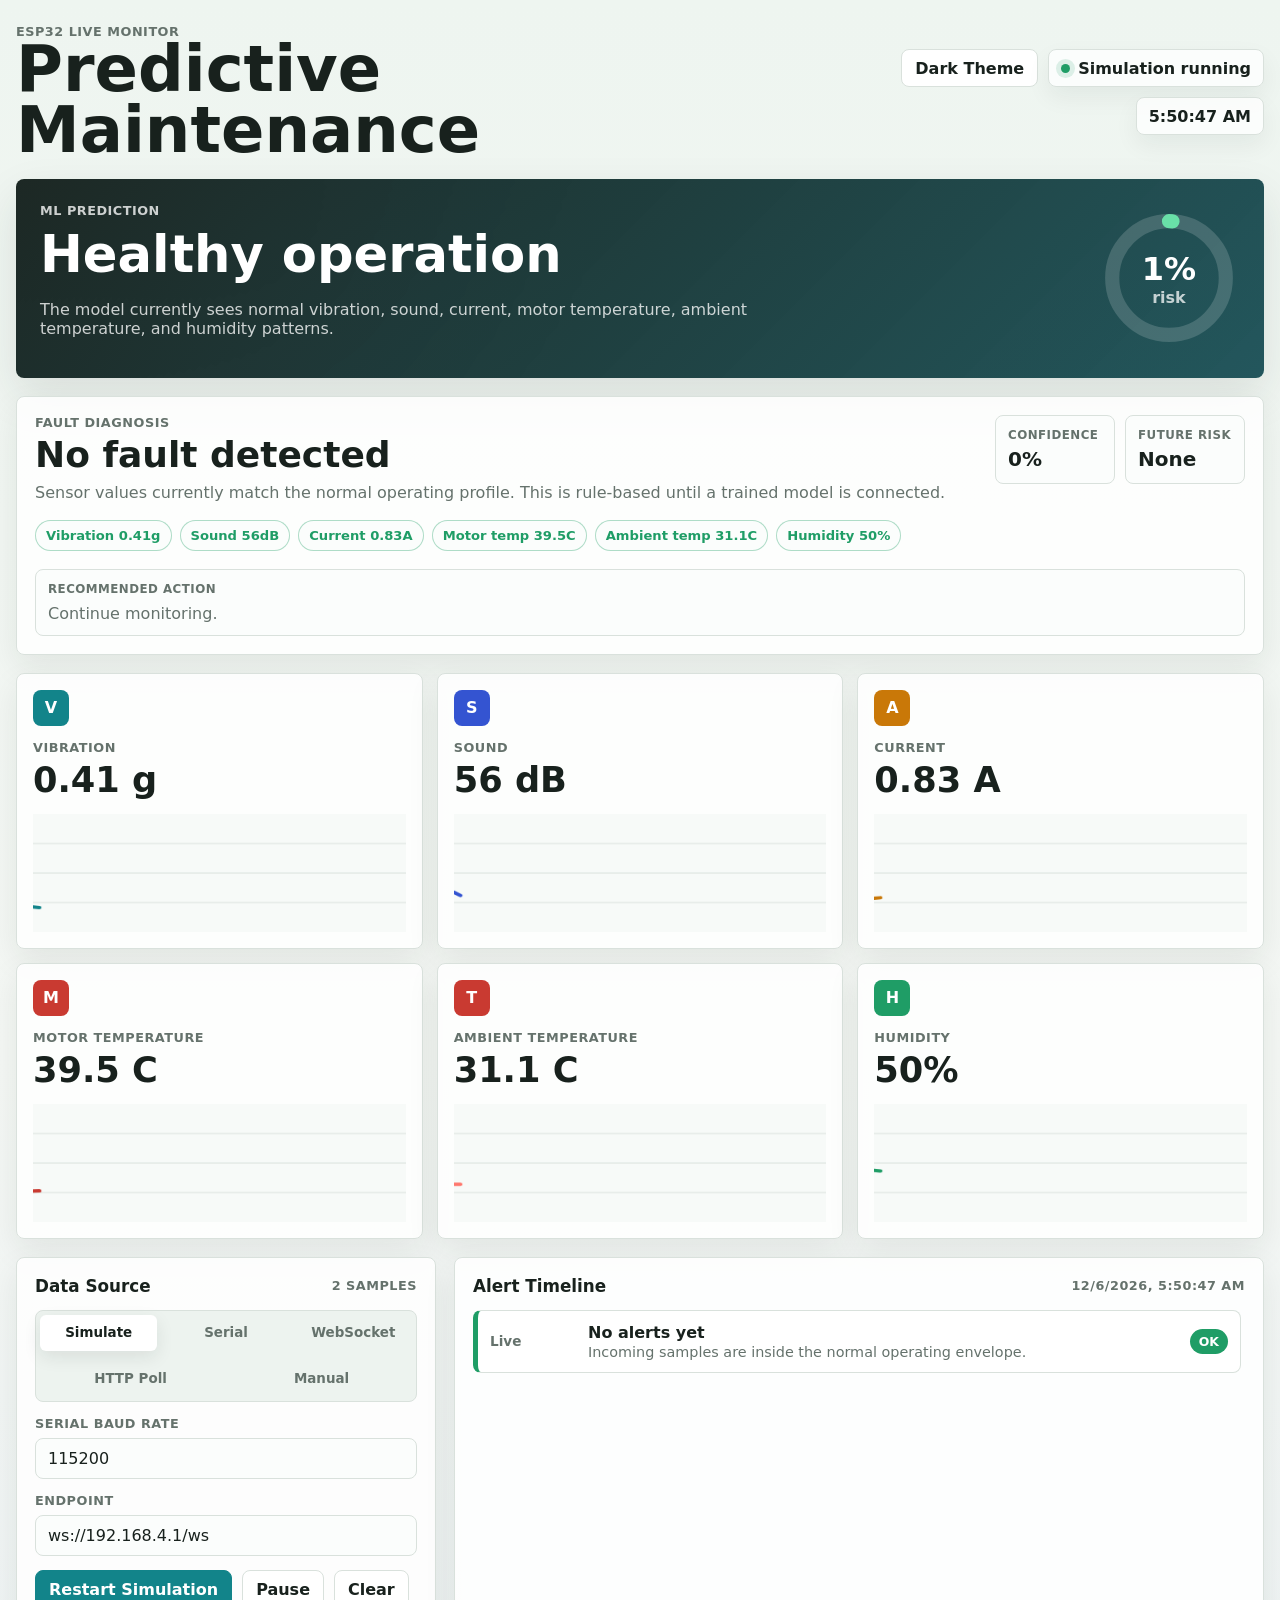
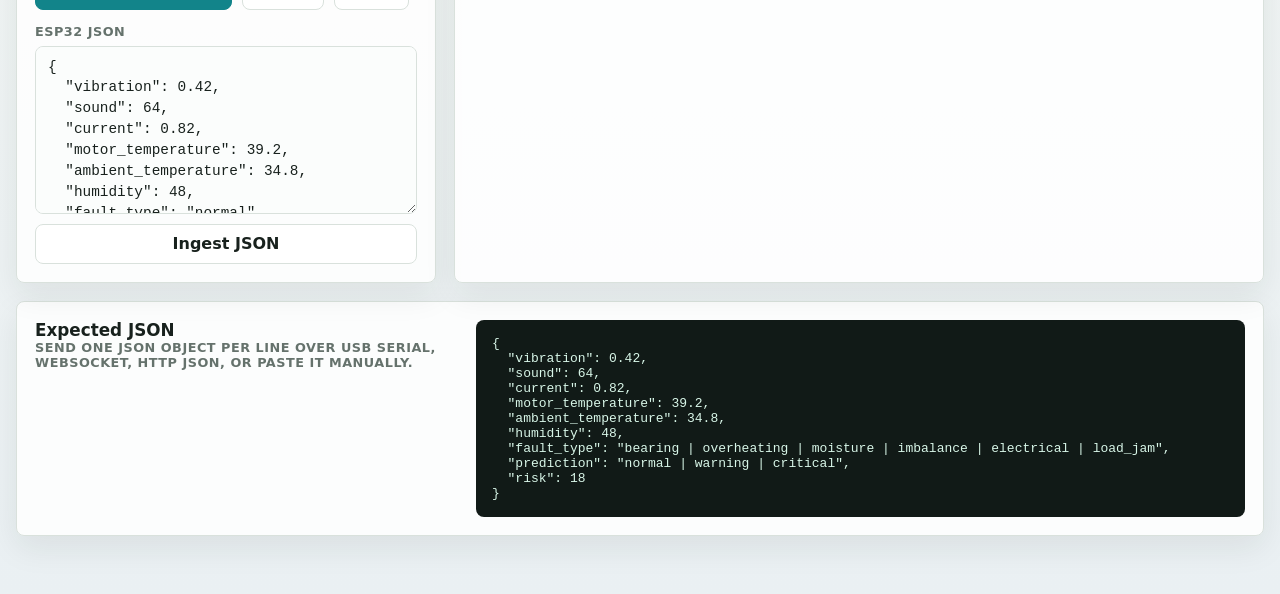
==== build-a-real-time-predictive-maintenance/index.html @ 93048ed3 "Add files via upload" ====
<!doctype html>
<html lang="en">
  <head>
    <meta charset="utf-8">
    <meta name="viewport" content="width=device-width, initial-scale=1">
    <title>Predictive Maintenance Dashboard</title>
    <link rel="stylesheet" href="styles.css">
  </head>
  <body>
    <main class="shell">
      <section class="topbar" aria-label="Dashboard summary">
        <div>
          <p class="eyebrow">ESP32 live monitor</p>
          <h1>Predictive Maintenance</h1>
        </div>
        <div class="status-strip">
          <button class="theme-toggle" id="themeToggle" type="button">Dark Theme</button>
          <div class="status-pill" id="connectionStatus">
            <span class="dot"></span>
            <span>Simulation running</span>
          </div>
          <div class="clock" id="clock">--:--:--</div>
        </div>
      </section>

      <section class="alert-band" id="alertBand" aria-live="polite">
        <div>
          <p class="alert-label">ML prediction</p>
          <h2 id="predictionTitle">Healthy operation</h2>
          <p id="predictionDetail">The model currently sees normal vibration, sound, current, motor temperature, ambient temperature, and humidity patterns.</p>
        </div>
        <div class="risk-meter" aria-label="Failure risk">
          <svg viewBox="0 0 120 120" role="img">
            <circle class="meter-bg" cx="60" cy="60" r="48"></circle>
            <circle class="meter-value" id="riskRing" cx="60" cy="60" r="48"></circle>
          </svg>
          <div>
            <strong id="riskScore">12%</strong>
            <span>risk</span>
          </div>
        </div>
      </section>

      <section class="fault-panel panel" aria-label="Fault diagnosis">
        <div class="fault-primary">
          <p class="eyebrow">Fault diagnosis</p>
          <h2 id="faultType">No fault detected</h2>
          <p id="faultDescription">Sensor values currently match the normal operating profile.</p>
        </div>
        <div class="fault-meta">
          <div>
            <span>Confidence</span>
            <strong id="faultConfidence">0%</strong>
          </div>
          <div>
            <span>Future risk</span>
            <strong id="futureRisk">None</strong>
          </div>
        </div>
        <div class="fault-indicators" id="faultIndicators">
          <span class="indicator normal">Vibration normal</span>
          <span class="indicator normal">Sound normal</span>
          <span class="indicator normal">Current normal</span>
          <span class="indicator normal">Motor temperature normal</span>
          <span class="indicator normal">Ambient temperature normal</span>
          <span class="indicator normal">Humidity normal</span>
        </div>
        <div class="recommendation">
          <span>Recommended action</span>
          <p id="recommendedAction">Continue monitoring.</p>
        </div>
      </section>

      <section class="metrics-grid" aria-label="Sensor readings">
        <article class="metric-card" data-sensor="vibration" role="button" tabindex="0" aria-label="Open enlarged vibration trend">
          <div class="metric-icon">V</div>
          <div>
            <p>Vibration</p>
            <strong><span id="vibrationValue">0.00</span> g</strong>
          </div>
          <canvas id="vibrationChart" width="360" height="140"></canvas>
        </article>
        <article class="metric-card" data-sensor="sound" role="button" tabindex="0" aria-label="Open enlarged sound trend">
          <div class="metric-icon">S</div>
          <div>
            <p>Sound</p>
            <strong><span id="soundValue">0</span> dB</strong>
          </div>
          <canvas id="soundChart" width="360" height="140"></canvas>
        </article>
        <article class="metric-card" data-sensor="current" role="button" tabindex="0" aria-label="Open enlarged current trend">
          <div class="metric-icon">A</div>
          <div>
            <p>Current</p>
            <strong><span id="currentValue">0.00</span> A</strong>
          </div>
          <canvas id="currentChart" width="360" height="140"></canvas>
        </article>
        <article class="metric-card" data-sensor="motorTemperature" role="button" tabindex="0" aria-label="Open enlarged motor temperature trend">
          <div class="metric-icon">M</div>
          <div>
            <p>Motor Temperature</p>
            <strong><span id="motorTemperatureValue">0.0</span> C</strong>
          </div>
          <canvas id="motorTemperatureChart" width="360" height="140"></canvas>
        </article>
        <article class="metric-card" data-sensor="ambientTemperature" role="button" tabindex="0" aria-label="Open enlarged ambient temperature trend">
          <div class="metric-icon">T</div>
          <div>
            <p>Ambient Temperature</p>
            <strong><span id="ambientTemperatureValue">0.0</span> C</strong>
          </div>
          <canvas id="ambientTemperatureChart" width="360" height="140"></canvas>
        </article>
        <article class="metric-card" data-sensor="humidity" role="button" tabindex="0" aria-label="Open enlarged humidity trend">
          <div class="metric-icon">H</div>
          <div>
            <p>Humidity</p>
            <strong><span id="humidityValue">0</span>%</strong>
          </div>
          <canvas id="humidityChart" width="360" height="140"></canvas>
        </article>
      </section>

      <section class="workbench" aria-label="Data controls and alerts">
        <div class="panel controls-panel">
          <div class="panel-heading">
            <h2>Data Source</h2>
            <span id="sampleCount">0 samples</span>
          </div>

          <div class="segmented" role="group" aria-label="Data mode">
            <button class="active" type="button" data-mode="simulate">Simulate</button>
            <button type="button" data-mode="serial">Serial</button>
            <button type="button" data-mode="websocket">WebSocket</button>
            <button type="button" data-mode="poll">HTTP Poll</button>
            <button type="button" data-mode="manual">Manual</button>
          </div>

          <label class="field serial-field">
            <span>Serial baud rate</span>
            <input id="baudRateInput" type="number" value="115200" min="300" step="300">
          </label>

          <label class="field">
            <span>Endpoint</span>
            <input id="endpointInput" type="url" value="ws://192.168.4.1/ws" spellcheck="false">
          </label>

          <div class="control-row">
            <button class="primary" id="connectBtn" type="button">Connect Serial</button>
            <button id="pauseBtn" type="button">Pause</button>
            <button id="clearBtn" type="button">Clear</button>
          </div>

          <label class="field">
            <span>ESP32 JSON</span>
            <textarea id="manualJson" rows="7" spellcheck="false">{
  "vibration": 0.42,
  "sound": 64,
  "current": 0.82,
  "motor_temperature": 39.2,
  "ambient_temperature": 34.8,
  "humidity": 48,
  "fault_type": "normal",
  "prediction": "normal",
  "risk": 18
}</textarea>
          </label>
          <button id="ingestBtn" type="button">Ingest JSON</button>
        </div>

        <div class="panel">
          <div class="panel-heading">
            <h2>Alert Timeline</h2>
            <span id="latestTimestamp">Waiting for data</span>
          </div>
          <div class="timeline" id="timeline"></div>
        </div>
      </section>

      <section class="schema panel" aria-label="ESP32 JSON schema">
        <div>
          <h2>Expected JSON</h2>
          <p>Send one JSON object per line over USB serial, WebSocket, HTTP JSON, or paste it manually.</p>
        </div>
        <pre><code>{
  "vibration": 0.42,
  "sound": 64,
  "current": 0.82,
  "motor_temperature": 39.2,
  "ambient_temperature": 34.8,
  "humidity": 48,
  "fault_type": "bearing | overheating | moisture | imbalance | electrical | load_jam",
  "prediction": "normal | warning | critical",
  "risk": 18
}</code></pre>
      </section>

      <div class="trend-modal" id="trendModal" hidden>
        <div class="trend-dialog" role="dialog" aria-modal="true" aria-labelledby="trendTitle">
          <div class="trend-header">
            <div>
              <p class="eyebrow">Trend analysis</p>
              <h2 id="trendTitle">Sensor Trend</h2>
            </div>
            <button class="close-modal" id="closeTrendModal" type="button" aria-label="Close enlarged trend">Close</button>
          </div>
          <canvas id="trendChart" width="1100" height="420"></canvas>
          <div class="trend-stats">
            <div><span>Latest</span><strong id="trendLatest">--</strong></div>
            <div><span>Minimum</span><strong id="trendMin">--</strong></div>
            <div><span>Maximum</span><strong id="trendMax">--</strong></div>
            <div><span>Average</span><strong id="trendAvg">--</strong></div>
          </div>
        </div>
      </div>
    </main>

    <script src="app.js"></script>
  </body>
</html>
---- build-a-real-time-predictive-maintenance/styles.css ----
:root {
  --bg: #f4f7f4;
  --panel: #ffffff;
  --panel-soft: rgba(255, 255, 255, 0.86);
  --panel-strong: rgba(255, 255, 255, 0.78);
  --text: #18211d;
  --muted: #65726c;
  --line: #d9e1dc;
  --input: #fbfdfc;
  --input-focus: rgba(18, 132, 138, 0.14);
  --segmented-bg: #edf3ef;
  --chart-bg: #f7faf8;
  --code-bg: #111a17;
  --code-text: #d8f6e8;
  --green: #1f9d66;
  --teal: #12848a;
  --amber: #c97808;
  --red: #c93a31;
  --blue: #3454d1;
  --shadow: 0 18px 45px rgba(27, 45, 37, 0.11);
  --page-bg: linear-gradient(180deg, #eef5f0 0%, var(--bg) 48%, #eaf0f3 100%);
}

body.dark-theme {
  --bg: #101615;
  --panel: #18211f;
  --panel-soft: rgba(24, 33, 31, 0.92);
  --panel-strong: rgba(24, 33, 31, 0.86);
  --text: #eef7f2;
  --muted: #9fb1aa;
  --line: #31413b;
  --input: #111918;
  --input-focus: rgba(71, 190, 181, 0.18);
  --segmented-bg: #101817;
  --chart-bg: #111918;
  --code-bg: #07100e;
  --code-text: #c9f6e4;
  --green: #35ca89;
  --teal: #47beb5;
  --amber: #f2b64d;
  --red: #ff776d;
  --blue: #8ea2ff;
  --shadow: 0 18px 45px rgba(0, 0, 0, 0.35);
  --page-bg: linear-gradient(180deg, #0f1716 0%, #101615 52%, #151b22 100%);
}

* {
  box-sizing: border-box;
}

body {
  margin: 0;
  min-height: 100vh;
  color: var(--text);
  background: var(--page-bg);
  font-family: Inter, ui-sans-serif, system-ui, -apple-system, BlinkMacSystemFont, "Segoe UI", sans-serif;
}

button,
input,
textarea {
  font: inherit;
}

.shell {
  width: min(1440px, calc(100% - 32px));
  margin: 0 auto;
  padding: 24px 0 40px;
}

.topbar,
.alert-band,
.fault-panel,
.workbench,
.schema {
  margin-bottom: 18px;
}

.topbar {
  display: flex;
  align-items: center;
  justify-content: space-between;
  gap: 20px;
}

.eyebrow,
.alert-label,
.metric-card p,
.field span,
.panel-heading span,
.schema p {
  margin: 0;
  color: var(--muted);
  font-size: 0.8rem;
  font-weight: 700;
  letter-spacing: 0.04em;
  text-transform: uppercase;
}

h1,
h2 {
  margin: 0;
  letter-spacing: 0;
}

h1 {
  font-size: clamp(2rem, 5vw, 4.4rem);
  line-height: 0.95;
}

h2 {
  font-size: 1.05rem;
}

.status-strip,
.control-row,
.panel-heading,
.segmented {
  display: flex;
  align-items: center;
  gap: 10px;
}

.status-strip {
  flex-wrap: wrap;
  justify-content: flex-end;
}

.status-pill,
.clock {
  display: inline-flex;
  align-items: center;
  min-height: 38px;
  border: 1px solid var(--line);
  border-radius: 8px;
  background: var(--panel-strong);
  padding: 8px 12px;
  font-weight: 800;
  box-shadow: 0 10px 25px rgba(20, 33, 28, 0.06);
}

.theme-toggle {
  min-height: 38px;
  background: var(--panel);
}

.dot {
  width: 9px;
  height: 9px;
  margin-right: 8px;
  border-radius: 50%;
  background: var(--green);
  box-shadow: 0 0 0 5px rgba(31, 157, 102, 0.14);
}

.status-pill.warning .dot {
  background: var(--amber);
  box-shadow: 0 0 0 5px rgba(201, 120, 8, 0.16);
}

.status-pill.critical .dot {
  background: var(--red);
  box-shadow: 0 0 0 5px rgba(201, 58, 49, 0.16);
}

.alert-band {
  display: grid;
  grid-template-columns: 1fr auto;
  align-items: center;
  gap: 20px;
  min-height: 170px;
  border-radius: 8px;
  padding: 24px;
  color: #fff;
  background:
    linear-gradient(135deg, rgba(16, 28, 24, 0.95), rgba(12, 69, 76, 0.9)),
    radial-gradient(circle at 20% 30%, rgba(255, 255, 255, 0.18), transparent 32%);
  box-shadow: var(--shadow);
}

.alert-band.warning {
  background: linear-gradient(135deg, #422d08, #9a5d05);
}

.alert-band.critical {
  background: linear-gradient(135deg, #3d1412, #9b251f);
}

.alert-band h2 {
  margin-top: 6px;
  font-size: clamp(1.8rem, 4vw, 3.2rem);
}

.alert-band p {
  max-width: 720px;
}

.alert-label,
.alert-band #predictionDetail {
  color: rgba(255, 255, 255, 0.78);
}

.risk-meter {
  position: relative;
  width: 142px;
  height: 142px;
  display: grid;
  place-items: center;
}

.risk-meter svg,
.risk-meter div {
  grid-area: 1 / 1;
}

.risk-meter div {
  text-align: center;
}

.risk-meter strong {
  display: block;
  font-size: 2rem;
}

.risk-meter span {
  color: rgba(255, 255, 255, 0.74);
  font-weight: 800;
}

.meter-bg,
.meter-value {
  fill: none;
  stroke-width: 12;
}

.meter-bg {
  stroke: rgba(255, 255, 255, 0.16);
}

.meter-value {
  stroke: #69e0a8;
  stroke-linecap: round;
  stroke-dasharray: 302;
  stroke-dashoffset: 265;
  transform: rotate(-90deg);
  transform-origin: center;
  transition: stroke-dashoffset 300ms ease, stroke 300ms ease;
}

.metrics-grid {
  display: grid;
  grid-template-columns: repeat(3, minmax(0, 1fr));
  gap: 14px;
  margin-bottom: 18px;
}

.fault-panel {
  display: grid;
  grid-template-columns: minmax(260px, 1fr) auto;
  gap: 18px;
  align-items: start;
}

.fault-primary h2 {
  margin-top: 4px;
  font-size: clamp(1.45rem, 3vw, 2.25rem);
}

.fault-primary p:last-child,
.recommendation p {
  margin: 8px 0 0;
  color: var(--muted);
}

.fault-meta {
  display: grid;
  grid-template-columns: repeat(2, minmax(120px, 1fr));
  gap: 10px;
}

.fault-meta div,
.recommendation {
  border: 1px solid var(--line);
  border-radius: 8px;
  background: var(--input);
  padding: 12px;
}

.fault-meta span,
.recommendation span {
  display: block;
  color: var(--muted);
  font-size: 0.74rem;
  font-weight: 850;
  letter-spacing: 0.04em;
  text-transform: uppercase;
}

.fault-meta strong {
  display: block;
  margin-top: 5px;
  font-size: 1.25rem;
}

.fault-indicators {
  grid-column: 1 / -1;
  display: flex;
  flex-wrap: wrap;
  gap: 8px;
}

.indicator {
  border: 1px solid var(--line);
  border-radius: 999px;
  background: var(--input);
  color: var(--muted);
  padding: 7px 10px;
  font-size: 0.82rem;
  font-weight: 850;
}

.indicator.warning {
  border-color: rgba(201, 120, 8, 0.42);
  color: var(--amber);
}

.indicator.critical {
  border-color: rgba(201, 58, 49, 0.42);
  color: var(--red);
}

.indicator.normal {
  border-color: rgba(31, 157, 102, 0.35);
  color: var(--green);
}

.recommendation {
  grid-column: 1 / -1;
}

.metric-card,
.panel {
  border: 1px solid var(--line);
  border-radius: 8px;
  background: var(--panel-soft);
  box-shadow: 0 12px 32px rgba(24, 33, 29, 0.08);
}

.metric-card {
  min-width: 0;
  padding: 16px;
  cursor: pointer;
  transition: border-color 180ms ease, transform 180ms ease, box-shadow 180ms ease;
}

.metric-card:hover,
.metric-card:focus-visible {
  border-color: var(--teal);
  box-shadow: var(--shadow);
  transform: translateY(-2px);
  outline: none;
}

.metric-icon {
  display: grid;
  place-items: center;
  width: 36px;
  height: 36px;
  margin-bottom: 14px;
  border-radius: 8px;
  color: #fff;
  background: var(--teal);
  font-weight: 900;
}

.metric-card[data-sensor="sound"] .metric-icon {
  background: var(--blue);
}

.metric-card[data-sensor="current"] .metric-icon {
  background: var(--amber);
}

.metric-card[data-sensor="motorTemperature"] .metric-icon,
.metric-card[data-sensor="ambientTemperature"] .metric-icon {
  background: var(--red);
}

.metric-card[data-sensor="humidity"] .metric-icon {
  background: var(--green);
}

.metric-card strong {
  display: block;
  margin: 4px 0 14px;
  font-size: clamp(1.45rem, 3vw, 2.2rem);
}

canvas {
  display: block;
  width: 100%;
  height: 118px;
}

.trend-modal {
  position: fixed;
  inset: 0;
  z-index: 20;
  display: grid;
  place-items: center;
  background: rgba(3, 9, 8, 0.68);
  padding: 18px;
}

.trend-modal[hidden] {
  display: none;
}

.trend-dialog {
  width: min(1120px, 100%);
  max-height: min(760px, calc(100vh - 36px));
  overflow: auto;
  border: 1px solid var(--line);
  border-radius: 8px;
  background: var(--panel);
  box-shadow: 0 24px 80px rgba(0, 0, 0, 0.34);
  padding: 18px;
}

.trend-header {
  display: flex;
  align-items: center;
  justify-content: space-between;
  gap: 16px;
  margin-bottom: 14px;
}

.close-modal {
  flex: 0 0 auto;
}

#trendChart {
  height: clamp(260px, 46vh, 430px);
  border: 1px solid var(--line);
  border-radius: 8px;
  background: var(--chart-bg);
}

.trend-stats {
  display: grid;
  grid-template-columns: repeat(4, minmax(0, 1fr));
  gap: 10px;
  margin-top: 12px;
}

.trend-stats div {
  border: 1px solid var(--line);
  border-radius: 8px;
  background: var(--input);
  padding: 12px;
}

.trend-stats span {
  display: block;
  color: var(--muted);
  font-size: 0.74rem;
  font-weight: 850;
  letter-spacing: 0.04em;
  text-transform: uppercase;
}

.trend-stats strong {
  display: block;
  margin-top: 5px;
  font-size: 1.35rem;
}

.workbench {
  display: grid;
  grid-template-columns: minmax(320px, 420px) 1fr;
  gap: 18px;
}

.panel {
  padding: 18px;
}

.panel-heading {
  justify-content: space-between;
  margin-bottom: 14px;
}

.segmented {
  width: 100%;
  padding: 4px;
  border: 1px solid var(--line);
  border-radius: 8px;
  background: var(--segmented-bg);
  flex-wrap: wrap;
}

.segmented button {
  flex: 1 1 86px;
  min-height: 36px;
  border: 0;
  border-radius: 6px;
  color: var(--muted);
  background: transparent;
  cursor: pointer;
  font-size: 0.84rem;
  font-weight: 850;
  padding: 8px 7px;
  white-space: normal;
}

.segmented button.active {
  color: var(--text);
  background: var(--panel);
  box-shadow: 0 6px 18px rgba(23, 38, 31, 0.09);
}

.field {
  display: grid;
  gap: 7px;
  margin-top: 14px;
}

input,
textarea {
  width: 100%;
  border: 1px solid var(--line);
  border-radius: 8px;
  color: var(--text);
  background: var(--input);
  padding: 10px 12px;
  outline: none;
}

textarea {
  resize: vertical;
  min-height: 148px;
  line-height: 1.45;
  font-family: "Cascadia Code", Consolas, monospace;
  font-size: 0.9rem;
}

input:focus,
textarea:focus {
  border-color: var(--teal);
  box-shadow: 0 0 0 3px var(--input-focus);
}

.control-row {
  margin-top: 14px;
}

button {
  min-height: 40px;
  border: 1px solid var(--line);
  border-radius: 8px;
  background: var(--panel);
  color: var(--text);
  padding: 8px 13px;
  cursor: pointer;
  font-weight: 850;
}

button:hover {
  border-color: #b8c7bf;
}

.primary {
  border-color: var(--teal);
  background: var(--teal);
  color: #fff;
}

#ingestBtn {
  width: 100%;
  margin-top: 10px;
}

.timeline {
  display: grid;
  gap: 10px;
  max-height: 456px;
  overflow: auto;
  padding-right: 4px;
}

.event {
  display: grid;
  grid-template-columns: 86px 1fr auto;
  gap: 12px;
  align-items: center;
  border: 1px solid var(--line);
  border-left: 5px solid var(--green);
  border-radius: 8px;
  background: var(--panel);
  padding: 12px;
}

.event.warning {
  border-left-color: var(--amber);
}

.event.critical {
  border-left-color: var(--red);
}

.event time {
  color: var(--muted);
  font-size: 0.85rem;
  font-weight: 800;
}

.event strong,
.event span {
  display: block;
}

.event span {
  color: var(--muted);
  margin-top: 2px;
  font-size: 0.9rem;
}

.badge {
  border-radius: 999px;
  padding: 5px 9px;
  color: #fff;
  background: var(--green);
  font-size: 0.78rem;
  font-weight: 900;
  text-transform: uppercase;
}

.badge.warning {
  background: var(--amber);
}

.badge.critical {
  background: var(--red);
}

.schema {
  display: grid;
  grid-template-columns: minmax(240px, 0.55fr) 1fr;
  gap: 18px;
  align-items: start;
}

pre {
  margin: 0;
  overflow: auto;
  border-radius: 8px;
  background: var(--code-bg);
  color: var(--code-text);
  padding: 16px;
}

@media (max-width: 1080px) {
  .metrics-grid {
    grid-template-columns: repeat(2, minmax(0, 1fr));
  }

  .workbench,
  .fault-panel,
  .schema {
    grid-template-columns: 1fr;
  }
}

@media (max-width: 700px) {
  .shell {
    width: min(100% - 20px, 1440px);
    padding-top: 14px;
  }

  .topbar,
  .alert-band {
    align-items: stretch;
    grid-template-columns: 1fr;
    flex-direction: column;
  }

  .status-strip {
    justify-content: flex-start;
  }

  .metrics-grid {
    grid-template-columns: 1fr;
  }

  .alert-band {
    padding: 18px;
  }

  .risk-meter {
    width: 118px;
    height: 118px;
  }

  .segmented {
    overflow: visible;
  }

  .segmented button {
    min-width: 0;
  }

  .event {
    grid-template-columns: 1fr;
  }

  .trend-stats {
    grid-template-columns: repeat(2, minmax(0, 1fr));
  }
}
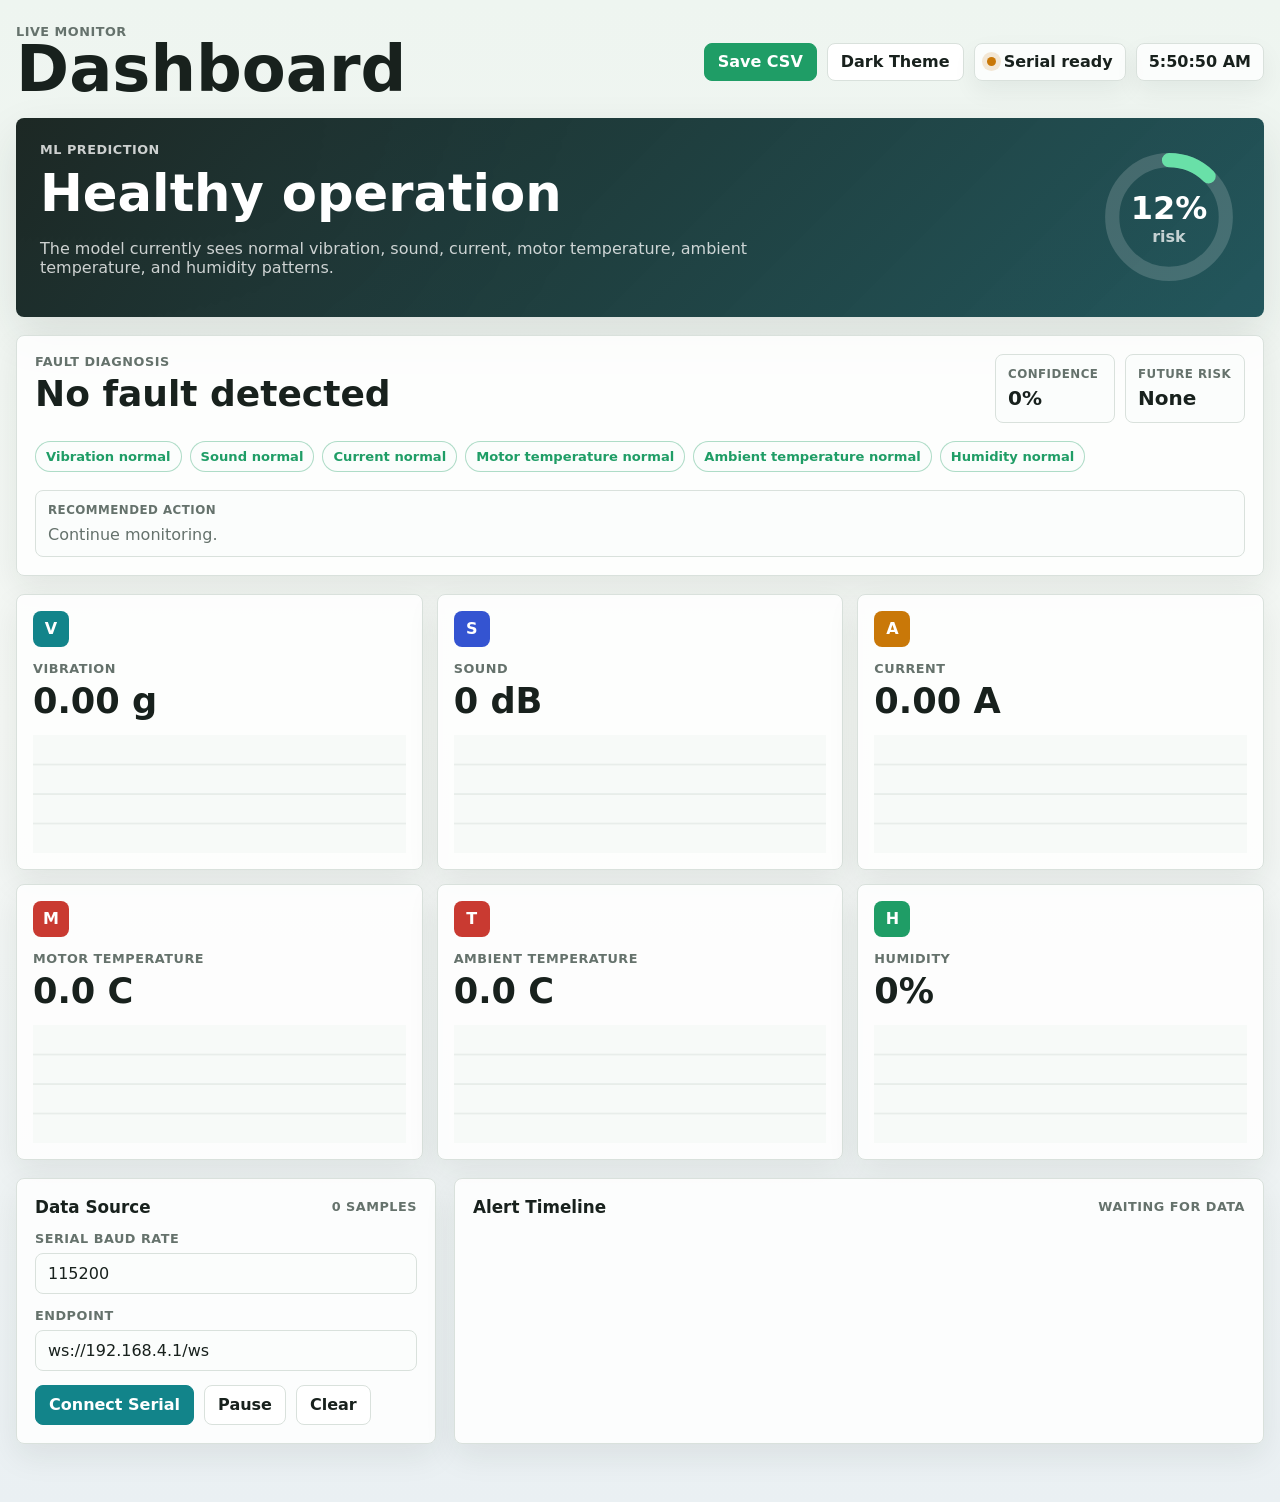
==== commit 2495f6f4: "Add files via upload" ====
--- a/build-a-real-time-predictive-maintenance/index.html
+++ b/build-a-real-time-predictive-maintenance/index.html
@@ -10,10 +10,11 @@
     <main class="shell">
       <section class="topbar" aria-label="Dashboard summary">
         <div>
-          <p class="eyebrow">ESP32 live monitor</p>
-          <h1>Predictive Maintenance</h1>
+          <p class="eyebrow">Live Monitor</p>
+          <h1>Dashboard</h1>
         </div>
         <div class="status-strip">
+          <button class="save-csv" id="saveCsvBtn" type="button">Save CSV</button>
           <button class="theme-toggle" id="themeToggle" type="button">Dark Theme</button>
           <div class="status-pill" id="connectionStatus">
             <span class="dot"></span>
@@ -45,7 +46,6 @@
         <div class="fault-primary">
           <p class="eyebrow">Fault diagnosis</p>
           <h2 id="faultType">No fault detected</h2>
-          <p id="faultDescription">Sensor values currently match the normal operating profile.</p>
         </div>
         <div class="fault-meta">
           <div>
@@ -129,14 +129,6 @@
             <span id="sampleCount">0 samples</span>
           </div>
 
-          <div class="segmented" role="group" aria-label="Data mode">
-            <button class="active" type="button" data-mode="simulate">Simulate</button>
-            <button type="button" data-mode="serial">Serial</button>
-            <button type="button" data-mode="websocket">WebSocket</button>
-            <button type="button" data-mode="poll">HTTP Poll</button>
-            <button type="button" data-mode="manual">Manual</button>
-          </div>
-
           <label class="field serial-field">
             <span>Serial baud rate</span>
             <input id="baudRateInput" type="number" value="115200" min="300" step="300">
@@ -153,21 +145,6 @@
             <button id="clearBtn" type="button">Clear</button>
           </div>
 
-          <label class="field">
-            <span>ESP32 JSON</span>
-            <textarea id="manualJson" rows="7" spellcheck="false">{
-  "vibration": 0.42,
-  "sound": 64,
-  "current": 0.82,
-  "motor_temperature": 39.2,
-  "ambient_temperature": 34.8,
-  "humidity": 48,
-  "fault_type": "normal",
-  "prediction": "normal",
-  "risk": 18
-}</textarea>
-          </label>
-          <button id="ingestBtn" type="button">Ingest JSON</button>
         </div>
 
         <div class="panel">
@@ -177,24 +154,6 @@
           </div>
           <div class="timeline" id="timeline"></div>
         </div>
-      </section>
-
-      <section class="schema panel" aria-label="ESP32 JSON schema">
-        <div>
-          <h2>Expected JSON</h2>
-          <p>Send one JSON object per line over USB serial, WebSocket, HTTP JSON, or paste it manually.</p>
-        </div>
-        <pre><code>{
-  "vibration": 0.42,
-  "sound": 64,
-  "current": 0.82,
-  "motor_temperature": 39.2,
-  "ambient_temperature": 34.8,
-  "humidity": 48,
-  "fault_type": "bearing | overheating | moisture | imbalance | electrical | load_jam",
-  "prediction": "normal | warning | critical",
-  "risk": 18
-}</code></pre>
       </section>
 
       <div class="trend-modal" id="trendModal" hidden>
--- a/build-a-real-time-predictive-maintenance/styles.css
+++ b/build-a-real-time-predictive-maintenance/styles.css
@@ -71,8 +71,7 @@
 .topbar,
 .alert-band,
 .fault-panel,
-.workbench,
-.schema {
+.workbench {
   margin-bottom: 18px;
 }
 
@@ -87,8 +86,7 @@
 .alert-label,
 .metric-card p,
 .field span,
-.panel-heading span,
-.schema p {
+.panel-heading span {
   margin: 0;
   color: var(--muted);
   font-size: 0.8rem;
@@ -114,8 +112,7 @@
 
 .status-strip,
 .control-row,
-.panel-heading,
-.segmented {
+.panel-heading {
   display: flex;
   align-items: center;
   gap: 10px;
@@ -142,6 +139,13 @@
 .theme-toggle {
   min-height: 38px;
   background: var(--panel);
+}
+
+.save-csv {
+  min-height: 38px;
+  border-color: var(--green);
+  background: var(--green);
+  color: #fff;
 }
 
 .dot {
@@ -266,7 +270,6 @@
   font-size: clamp(1.45rem, 3vw, 2.25rem);
 }
 
-.fault-primary p:last-child,
 .recommendation p {
   margin: 8px 0 0;
   color: var(--muted);
@@ -490,35 +493,6 @@
   margin-bottom: 14px;
 }
 
-.segmented {
-  width: 100%;
-  padding: 4px;
-  border: 1px solid var(--line);
-  border-radius: 8px;
-  background: var(--segmented-bg);
-  flex-wrap: wrap;
-}
-
-.segmented button {
-  flex: 1 1 86px;
-  min-height: 36px;
-  border: 0;
-  border-radius: 6px;
-  color: var(--muted);
-  background: transparent;
-  cursor: pointer;
-  font-size: 0.84rem;
-  font-weight: 850;
-  padding: 8px 7px;
-  white-space: normal;
-}
-
-.segmented button.active {
-  color: var(--text);
-  background: var(--panel);
-  box-shadow: 0 6px 18px rgba(23, 38, 31, 0.09);
-}
-
 .field {
   display: grid;
   gap: 7px;
@@ -573,11 +547,6 @@
   border-color: var(--teal);
   background: var(--teal);
   color: #fff;
-}
-
-#ingestBtn {
-  width: 100%;
-  margin-top: 10px;
 }
 
 .timeline {
@@ -643,13 +612,6 @@
   background: var(--red);
 }
 
-.schema {
-  display: grid;
-  grid-template-columns: minmax(240px, 0.55fr) 1fr;
-  gap: 18px;
-  align-items: start;
-}
-
 pre {
   margin: 0;
   overflow: auto;
@@ -665,8 +627,7 @@
   }
 
   .workbench,
-  .fault-panel,
-  .schema {
+  .fault-panel {
     grid-template-columns: 1fr;
   }
 }
@@ -701,14 +662,6 @@
     height: 118px;
   }
 
-  .segmented {
-    overflow: visible;
-  }
-
-  .segmented button {
-    min-width: 0;
-  }
-
   .event {
     grid-template-columns: 1fr;
   }
